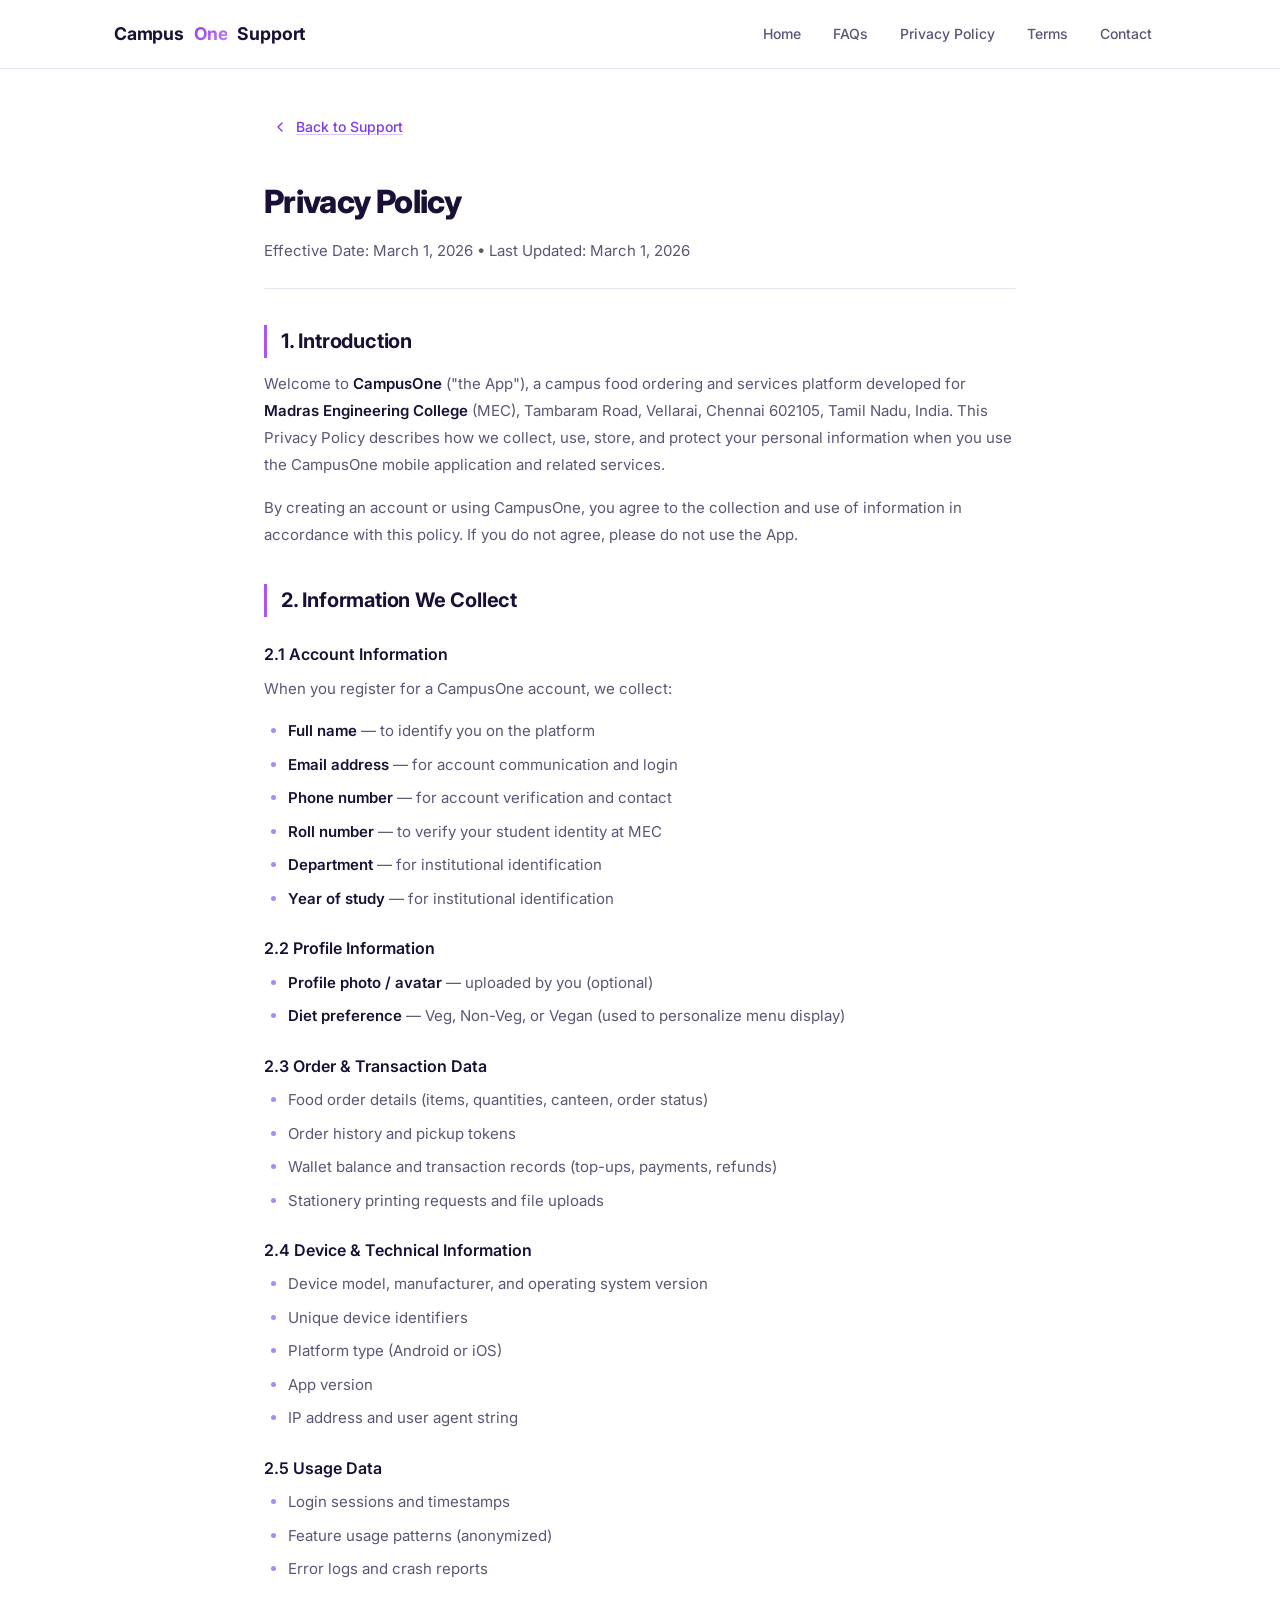
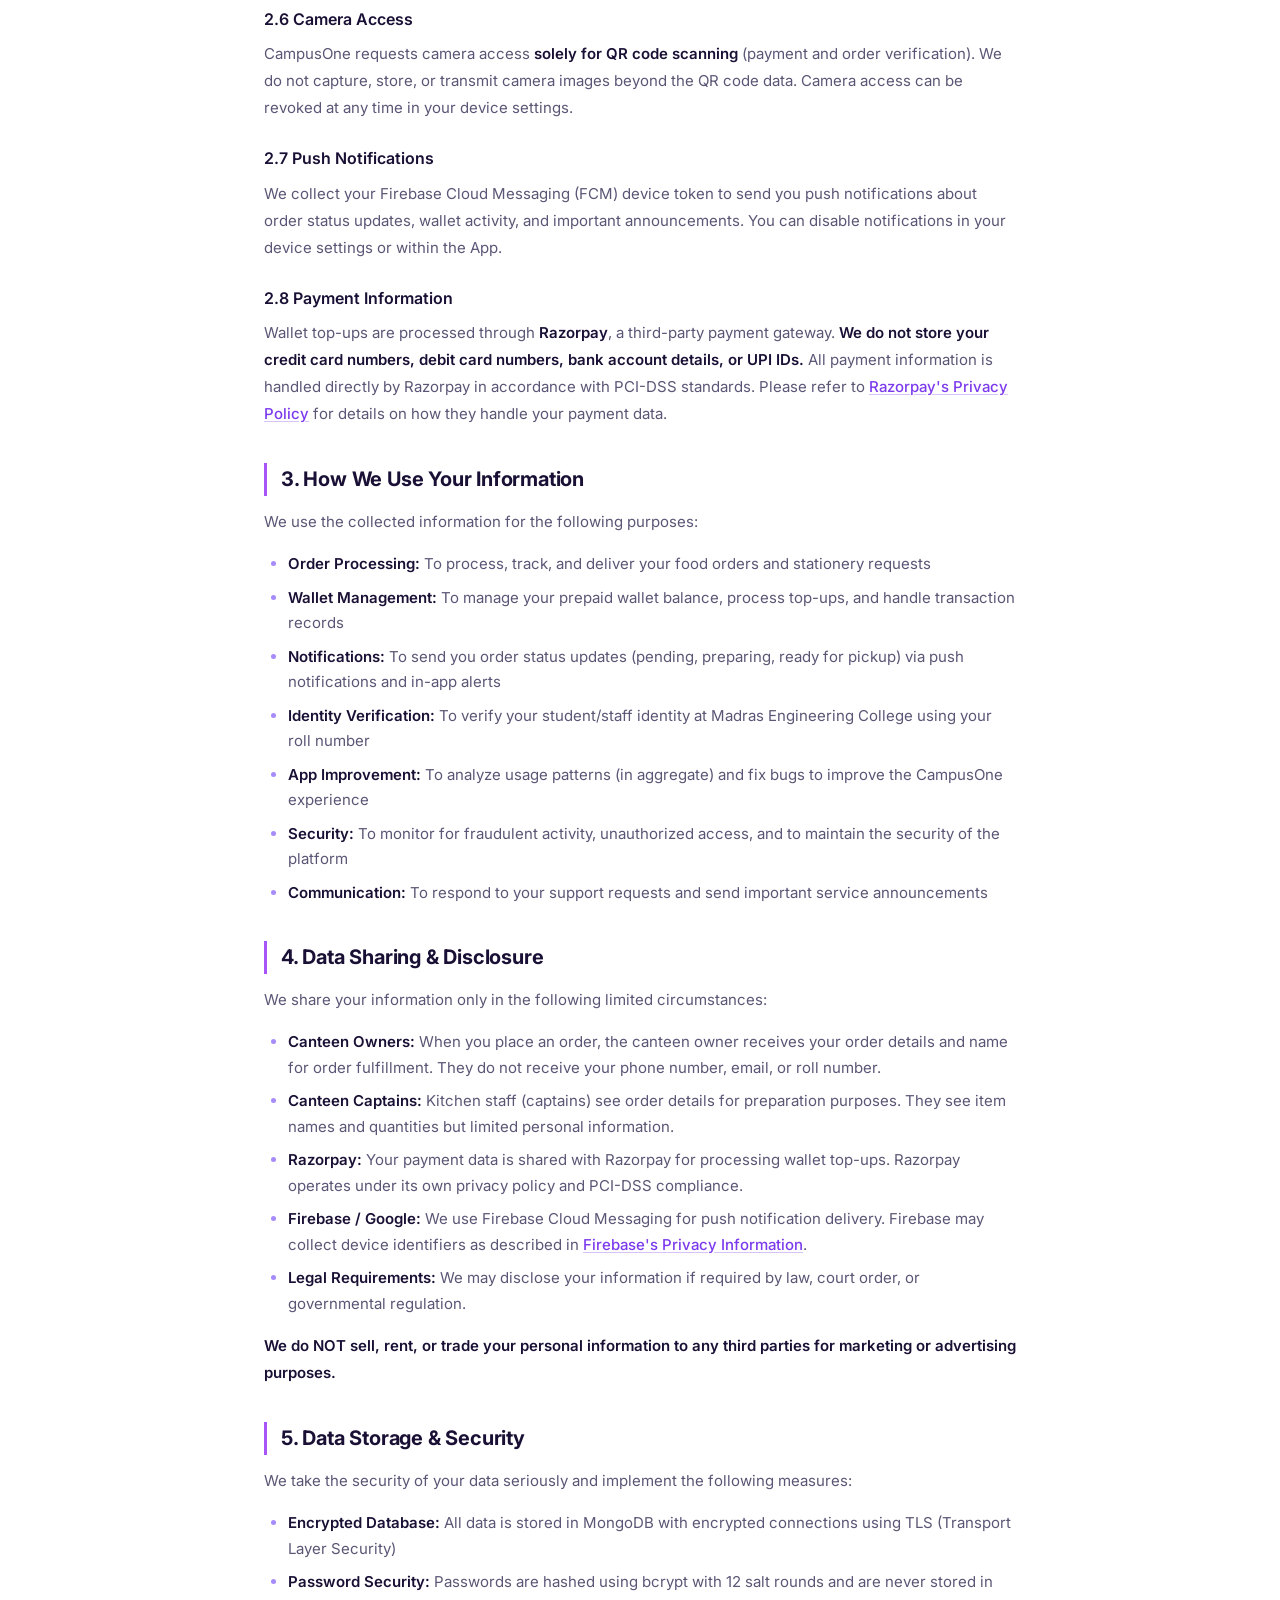
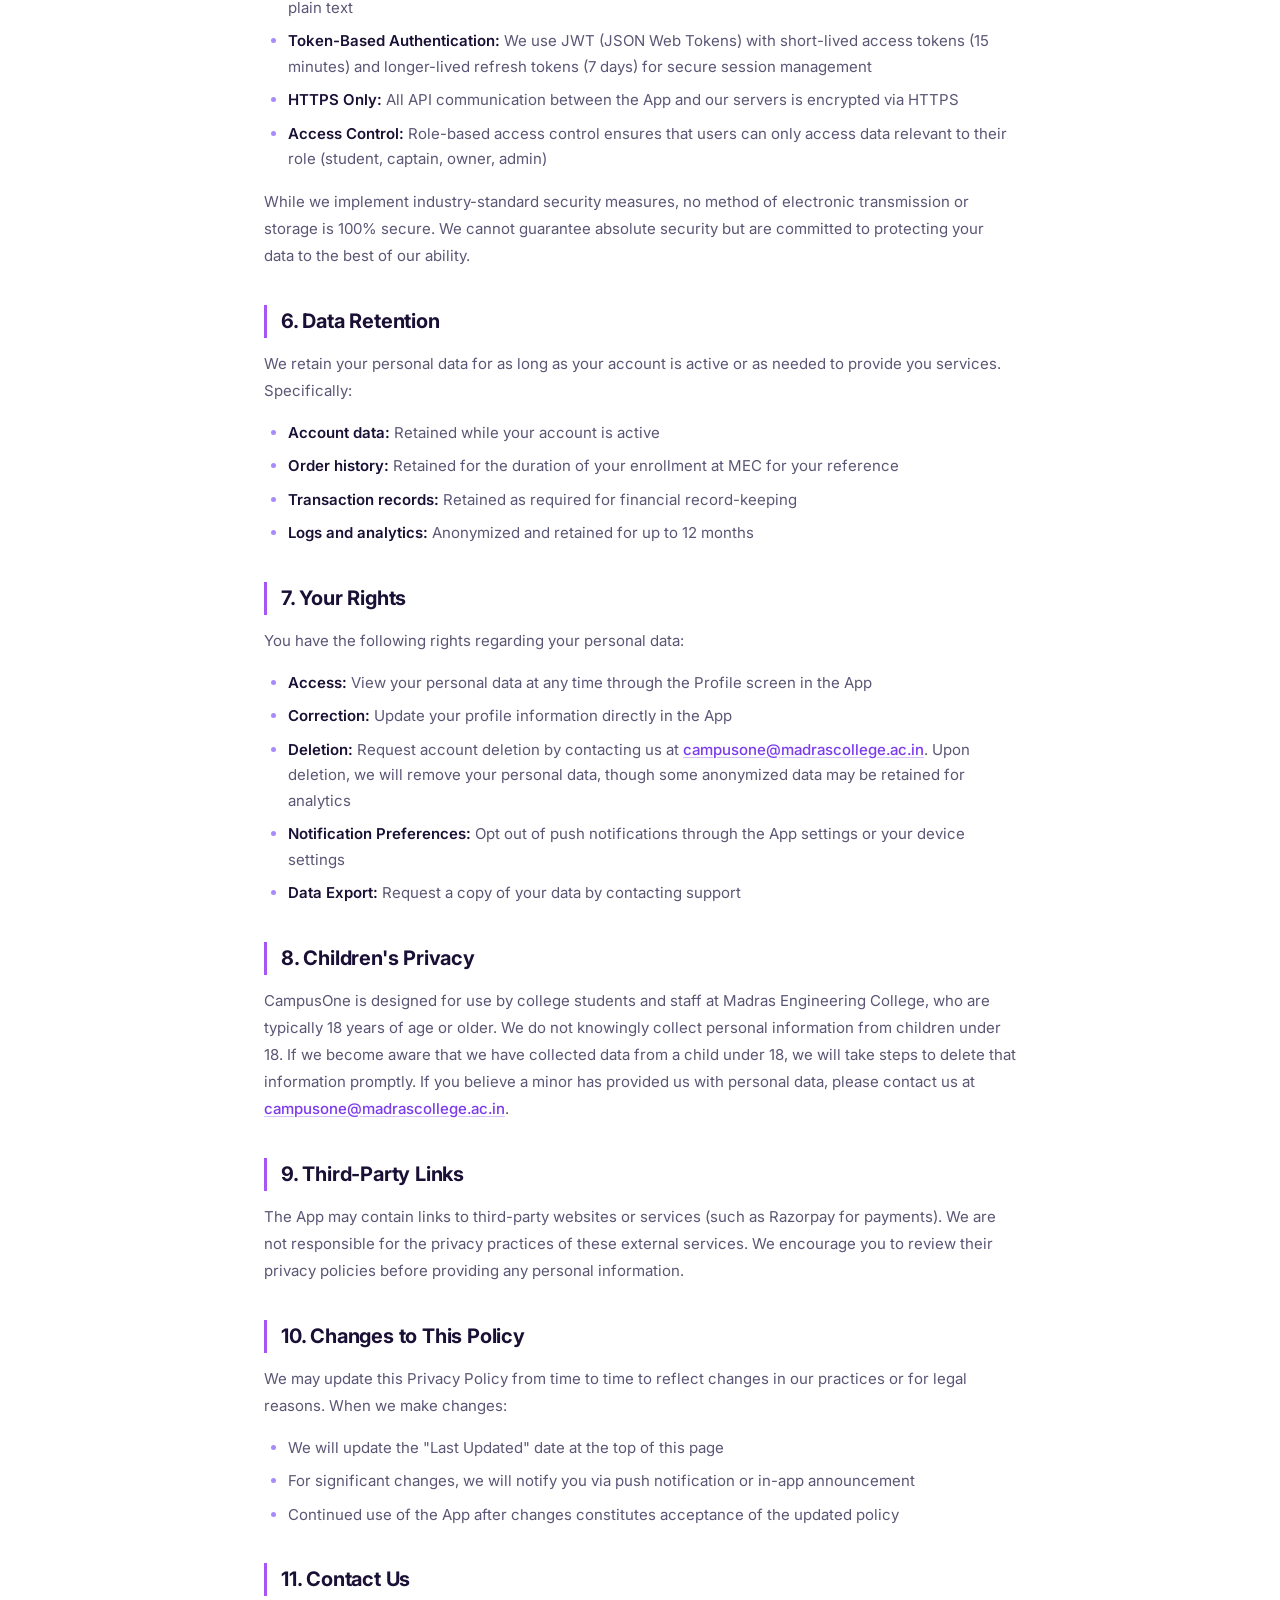
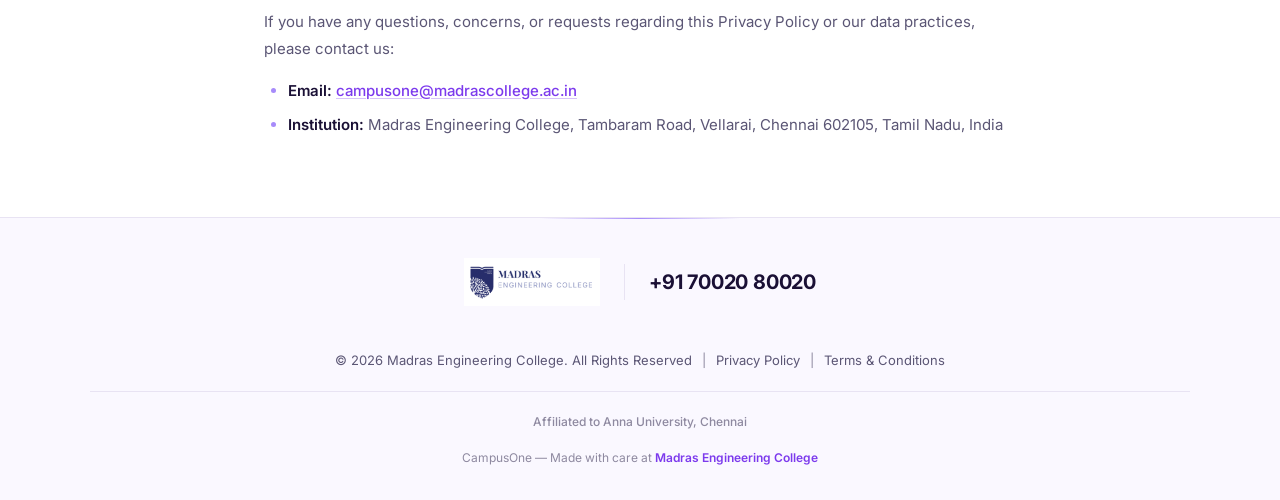
==== privacy.html @ ee49180d "Initial commit: CampusOne Support Portal Professional support portal for Play Store launch with purp" ====
<!DOCTYPE html>
<html lang="en">
<head>
  <meta charset="UTF-8">
  <meta name="viewport" content="width=device-width, initial-scale=1.0">
  <title>Privacy Policy - CampusOne</title>
  <meta name="description" content="Privacy Policy for CampusOne, the campus food ordering app by Madras Engineering College.">
  <link rel="icon" href="assets/images/favicon.ico" type="image/x-icon">
  <link rel="preconnect" href="https://fonts.googleapis.com">
  <link rel="preconnect" href="https://fonts.gstatic.com" crossorigin>
  <link href="https://fonts.googleapis.com/css2?family=Inter:wght@400;500;600;700;800&display=swap" rel="stylesheet">
  <link rel="stylesheet" href="assets/css/styles.css">
</head>
<body>

  <!-- Navbar -->
  <nav class="navbar">
    <div class="navbar-inner">
      <a href="/" class="navbar-brand">
        <img src="assets/images/logo.png" alt="CampusOne Logo" onerror="this.style.display='none'">
        Campus<span>One</span> Support
      </a>
      <button class="menu-toggle" id="menu-toggle" aria-label="Toggle menu" aria-expanded="false">
        <svg viewbox="0 0 24 24" fill="none" stroke="currentColor" stroke-width="2" stroke-linecap="round" stroke-linejoin="round">
          <line x1="3" y1="6" x2="21" y2="6"></line>
          <line x1="3" y1="12" x2="21" y2="12"></line>
          <line x1="3" y1="18" x2="21" y2="18"></line>
        </svg>
      </button>
      <ul class="nav-links" id="nav-links">
        <li><a href="/">Home</a></li>
        <li><a href="/#faqs">FAQs</a></li>
        <li><a href="privacy.html">Privacy Policy</a></li>
        <li><a href="terms.html">Terms</a></li>
        <li><a href="/#contact">Contact</a></li>
      </ul>
    </div>
  </nav>

  <!-- Privacy Policy Content -->
  <div class="legal-page">
    <a href="/" class="back-link">
      <svg viewbox="0 0 24 24" fill="none" stroke="currentColor" stroke-width="2" stroke-linecap="round" stroke-linejoin="round"><polyline points="15 18 9 12 15 6"></polyline></svg>
      Back to Support
    </a>

    <h1>Privacy Policy</h1>
    <p class="legal-meta">Effective Date: March 1, 2026 &bull; Last Updated: March 1, 2026</p>

    <h2>1. Introduction</h2>
    <p>Welcome to <strong>CampusOne</strong> ("the App"), a campus food ordering and services platform developed for <strong>Madras Engineering College</strong> (MEC), Tambaram Road, Vellarai, Chennai 602105, Tamil Nadu, India. This Privacy Policy describes how we collect, use, store, and protect your personal information when you use the CampusOne mobile application and related services.</p>
    <p>By creating an account or using CampusOne, you agree to the collection and use of information in accordance with this policy. If you do not agree, please do not use the App.</p>

    <h2>2. Information We Collect</h2>

    <h3>2.1 Account Information</h3>
    <p>When you register for a CampusOne account, we collect:</p>
    <ul>
      <li><strong>Full name</strong> &mdash; to identify you on the platform</li>
      <li><strong>Email address</strong> &mdash; for account communication and login</li>
      <li><strong>Phone number</strong> &mdash; for account verification and contact</li>
      <li><strong>Roll number</strong> &mdash; to verify your student identity at MEC</li>
      <li><strong>Department</strong> &mdash; for institutional identification</li>
      <li><strong>Year of study</strong> &mdash; for institutional identification</li>
    </ul>

    <h3>2.2 Profile Information</h3>
    <ul>
      <li><strong>Profile photo / avatar</strong> &mdash; uploaded by you (optional)</li>
      <li><strong>Diet preference</strong> &mdash; Veg, Non-Veg, or Vegan (used to personalize menu display)</li>
    </ul>

    <h3>2.3 Order & Transaction Data</h3>
    <ul>
      <li>Food order details (items, quantities, canteen, order status)</li>
      <li>Order history and pickup tokens</li>
      <li>Wallet balance and transaction records (top-ups, payments, refunds)</li>
      <li>Stationery printing requests and file uploads</li>
    </ul>

    <h3>2.4 Device & Technical Information</h3>
    <ul>
      <li>Device model, manufacturer, and operating system version</li>
      <li>Unique device identifiers</li>
      <li>Platform type (Android or iOS)</li>
      <li>App version</li>
      <li>IP address and user agent string</li>
    </ul>

    <h3>2.5 Usage Data</h3>
    <ul>
      <li>Login sessions and timestamps</li>
      <li>Feature usage patterns (anonymized)</li>
      <li>Error logs and crash reports</li>
    </ul>

    <h3>2.6 Camera Access</h3>
    <p>CampusOne requests camera access <strong>solely for QR code scanning</strong> (payment and order verification). We do not capture, store, or transmit camera images beyond the QR code data. Camera access can be revoked at any time in your device settings.</p>

    <h3>2.7 Push Notifications</h3>
    <p>We collect your Firebase Cloud Messaging (FCM) device token to send you push notifications about order status updates, wallet activity, and important announcements. You can disable notifications in your device settings or within the App.</p>

    <h3>2.8 Payment Information</h3>
    <p>Wallet top-ups are processed through <strong>Razorpay</strong>, a third-party payment gateway. <strong>We do not store your credit card numbers, debit card numbers, bank account details, or UPI IDs.</strong> All payment information is handled directly by Razorpay in accordance with PCI-DSS standards. Please refer to <a href="https://razorpay.com/privacy/" target="_blank" rel="noopener noreferrer">Razorpay's Privacy Policy</a> for details on how they handle your payment data.</p>

    <h2>3. How We Use Your Information</h2>
    <p>We use the collected information for the following purposes:</p>
    <ul>
      <li><strong>Order Processing:</strong> To process, track, and deliver your food orders and stationery requests</li>
      <li><strong>Wallet Management:</strong> To manage your prepaid wallet balance, process top-ups, and handle transaction records</li>
      <li><strong>Notifications:</strong> To send you order status updates (pending, preparing, ready for pickup) via push notifications and in-app alerts</li>
      <li><strong>Identity Verification:</strong> To verify your student/staff identity at Madras Engineering College using your roll number</li>
      <li><strong>App Improvement:</strong> To analyze usage patterns (in aggregate) and fix bugs to improve the CampusOne experience</li>
      <li><strong>Security:</strong> To monitor for fraudulent activity, unauthorized access, and to maintain the security of the platform</li>
      <li><strong>Communication:</strong> To respond to your support requests and send important service announcements</li>
    </ul>

    <h2>4. Data Sharing & Disclosure</h2>
    <p>We share your information only in the following limited circumstances:</p>
    <ul>
      <li><strong>Canteen Owners:</strong> When you place an order, the canteen owner receives your order details and name for order fulfillment. They do not receive your phone number, email, or roll number.</li>
      <li><strong>Canteen Captains:</strong> Kitchen staff (captains) see order details for preparation purposes. They see item names and quantities but limited personal information.</li>
      <li><strong>Razorpay:</strong> Your payment data is shared with Razorpay for processing wallet top-ups. Razorpay operates under its own privacy policy and PCI-DSS compliance.</li>
      <li><strong>Firebase / Google:</strong> We use Firebase Cloud Messaging for push notification delivery. Firebase may collect device identifiers as described in <a href="https://firebase.google.com/support/privacy" target="_blank" rel="noopener noreferrer">Firebase's Privacy Information</a>.</li>
      <li><strong>Legal Requirements:</strong> We may disclose your information if required by law, court order, or governmental regulation.</li>
    </ul>
    <p><strong>We do NOT sell, rent, or trade your personal information to any third parties for marketing or advertising purposes.</strong></p>

    <h2>5. Data Storage & Security</h2>
    <p>We take the security of your data seriously and implement the following measures:</p>
    <ul>
      <li><strong>Encrypted Database:</strong> All data is stored in MongoDB with encrypted connections using TLS (Transport Layer Security)</li>
      <li><strong>Password Security:</strong> Passwords are hashed using bcrypt with 12 salt rounds and are never stored in plain text</li>
      <li><strong>Token-Based Authentication:</strong> We use JWT (JSON Web Tokens) with short-lived access tokens (15 minutes) and longer-lived refresh tokens (7 days) for secure session management</li>
      <li><strong>HTTPS Only:</strong> All API communication between the App and our servers is encrypted via HTTPS</li>
      <li><strong>Access Control:</strong> Role-based access control ensures that users can only access data relevant to their role (student, captain, owner, admin)</li>
    </ul>
    <p>While we implement industry-standard security measures, no method of electronic transmission or storage is 100% secure. We cannot guarantee absolute security but are committed to protecting your data to the best of our ability.</p>

    <h2>6. Data Retention</h2>
    <p>We retain your personal data for as long as your account is active or as needed to provide you services. Specifically:</p>
    <ul>
      <li><strong>Account data:</strong> Retained while your account is active</li>
      <li><strong>Order history:</strong> Retained for the duration of your enrollment at MEC for your reference</li>
      <li><strong>Transaction records:</strong> Retained as required for financial record-keeping</li>
      <li><strong>Logs and analytics:</strong> Anonymized and retained for up to 12 months</li>
    </ul>

    <h2>7. Your Rights</h2>
    <p>You have the following rights regarding your personal data:</p>
    <ul>
      <li><strong>Access:</strong> View your personal data at any time through the Profile screen in the App</li>
      <li><strong>Correction:</strong> Update your profile information directly in the App</li>
      <li><strong>Deletion:</strong> Request account deletion by contacting us at <a href="mailto:campusone@madrascollege.ac.in">campusone@madrascollege.ac.in</a>. Upon deletion, we will remove your personal data, though some anonymized data may be retained for analytics</li>
      <li><strong>Notification Preferences:</strong> Opt out of push notifications through the App settings or your device settings</li>
      <li><strong>Data Export:</strong> Request a copy of your data by contacting support</li>
    </ul>

    <h2>8. Children's Privacy</h2>
    <p>CampusOne is designed for use by college students and staff at Madras Engineering College, who are typically 18 years of age or older. We do not knowingly collect personal information from children under 18. If we become aware that we have collected data from a child under 18, we will take steps to delete that information promptly. If you believe a minor has provided us with personal data, please contact us at <a href="mailto:campusone@madrascollege.ac.in">campusone@madrascollege.ac.in</a>.</p>

    <h2>9. Third-Party Links</h2>
    <p>The App may contain links to third-party websites or services (such as Razorpay for payments). We are not responsible for the privacy practices of these external services. We encourage you to review their privacy policies before providing any personal information.</p>

    <h2>10. Changes to This Policy</h2>
    <p>We may update this Privacy Policy from time to time to reflect changes in our practices or for legal reasons. When we make changes:</p>
    <ul>
      <li>We will update the "Last Updated" date at the top of this page</li>
      <li>For significant changes, we will notify you via push notification or in-app announcement</li>
      <li>Continued use of the App after changes constitutes acceptance of the updated policy</li>
    </ul>

    <h2>11. Contact Us</h2>
    <p>If you have any questions, concerns, or requests regarding this Privacy Policy or our data practices, please contact us:</p>
    <ul>
      <li><strong>Email:</strong> <a href="mailto:campusone@madrascollege.ac.in">campusone@madrascollege.ac.in</a></li>
      <li><strong>Institution:</strong> Madras Engineering College, Tambaram Road, Vellarai, Chennai 602105, Tamil Nadu, India</li>
    </ul>
  </div>

  <!-- Footer -->
  <footer class="footer">
    <div class="footer-college">
      <img src="assets/images/college.png" alt="Madras Engineering College" class="footer-college-logo">
      <div class="footer-college-divider"></div>
      <div class="footer-college-phone"><a href="tel:+917002080020">+91 70020 80020</a></div>
    </div>
    <div class="footer-links">
      <p>&copy; 2026 Madras Engineering College. All Rights Reserved</p>
      <span class="footer-links-sep">|</span>
      <a href="privacy.html">Privacy Policy</a>
      <span class="footer-links-sep">|</span>
      <a href="terms.html">Terms &amp; Conditions</a>
    </div>
    <div class="footer-bottom">
      <p class="footer-affiliation">Affiliated to Anna University, Chennai</p>
      <p>CampusOne &mdash; Made with care at <strong>Madras Engineering College</strong></p>
    </div>
  </footer>

  <script src="assets/js/main.js"></script>
</body>
</html>
---- assets/css/styles.css ----
/* CampusOne Support Portal — Professional Purple Theme */

:root {
  --purple-50: #faf5ff;
  --purple-100: #f3e8ff;
  --purple-200: #e9d5ff;
  --purple-300: #d8b4fe;
  --purple-400: #c084fc;
  --purple-500: #a855f7;
  --purple-600: #9333ea;
  --purple-700: #7c3aed;
  --purple-800: #6d28d9;
  --purple-900: #4c1d95;
  --purple-950: #2e1065;

  --primary: #7c3aed;
  --primary-light: #a78bfa;
  --primary-dark: #6d28d9;
  --primary-glow: rgba(124, 58, 237, 0.15);

  --bg: #ffffff;
  --bg-alt: #faf8ff;
  --bg-elevated: #ffffff;
  --surface: #f8f5ff;

  --text: #1a1035;
  --text-secondary: #5b5675;
  --text-muted: #8e89a0;
  --text-on-primary: #ffffff;

  --border: #e8e3f3;
  --border-light: rgba(124, 58, 237, 0.08);
  --border-hover: rgba(124, 58, 237, 0.25);

  --shadow-sm: 0 1px 3px rgba(76, 29, 149, 0.04), 0 1px 2px rgba(76, 29, 149, 0.03);
  --shadow-md: 0 4px 16px rgba(76, 29, 149, 0.06), 0 2px 6px rgba(76, 29, 149, 0.04);
  --shadow-lg: 0 12px 40px rgba(76, 29, 149, 0.08), 0 4px 12px rgba(76, 29, 149, 0.04);
  --shadow-glow: 0 0 0 3px rgba(124, 58, 237, 0.12);

  --radius-sm: 8px;
  --radius-md: 12px;
  --radius-lg: 16px;
  --radius-xl: 20px;
  --radius-2xl: 24px;

  --transition: 0.25s cubic-bezier(0.4, 0, 0.2, 1);
}

@media (prefers-color-scheme: dark) {
  :root {
    --bg: #0c0a14;
    --bg-alt: #110e1c;
    --bg-elevated: #16132a;
    --surface: #1a1630;

    --text: #f0ecfa;
    --text-secondary: #a09bb5;
    --text-muted: #6e6988;
    --text-on-primary: #ffffff;

    --border: #231f3a;
    --border-light: rgba(124, 58, 237, 0.12);
    --border-hover: rgba(167, 139, 250, 0.3);

    --shadow-sm: 0 1px 3px rgba(0, 0, 0, 0.2);
    --shadow-md: 0 4px 16px rgba(0, 0, 0, 0.25);
    --shadow-lg: 0 12px 40px rgba(0, 0, 0, 0.3);
    --shadow-glow: 0 0 0 3px rgba(124, 58, 237, 0.2);

    --primary-glow: rgba(124, 58, 237, 0.2);
  }
}

/* ---- Reset & Base ---- */
*, *::before, *::after {
  margin: 0;
  padding: 0;
  box-sizing: border-box;
}

html {
  scroll-behavior: smooth;
  scroll-padding-top: 80px;
}

body {
  font-family: 'Inter', system-ui, -apple-system, sans-serif;
  background-color: var(--bg);
  color: var(--text);
  line-height: 1.65;
  -webkit-font-smoothing: antialiased;
  -moz-osx-font-smoothing: grayscale;
  overflow-x: hidden;
}

a {
  color: var(--primary);
  text-decoration: none;
  transition: color var(--transition);
}

a:hover { color: var(--primary-dark); }

::selection {
  background: var(--purple-200);
  color: var(--purple-900);
}

@media (prefers-color-scheme: dark) {
  ::selection {
    background: var(--purple-800);
    color: var(--purple-100);
  }
}

/* ---- Animations ---- */
@keyframes fadeUp {
  from { opacity: 0; transform: translateY(24px); }
  to { opacity: 1; transform: translateY(0); }
}

@keyframes fadeIn {
  from { opacity: 0; }
  to { opacity: 1; }
}

@keyframes shimmer {
  0% { background-position: -200% center; }
  100% { background-position: 200% center; }
}

@keyframes float {
  0%, 100% { transform: translateY(0); }
  50% { transform: translateY(-6px); }
}

.animate-fade-up {
  opacity: 0;
  transform: translateY(24px);
  transition: opacity 0.6s ease, transform 0.6s ease;
}

.animate-fade-up.visible {
  opacity: 1;
  transform: translateY(0);
}

/* ---- Navbar ---- */
.navbar {
  position: sticky;
  top: 0;
  z-index: 100;
  background: rgba(255, 255, 255, 0.82);
  border-bottom: 1px solid var(--border);
  -webkit-backdrop-filter: blur(20px) saturate(180%);
  backdrop-filter: blur(20px) saturate(180%);
}

@media (prefers-color-scheme: dark) {
  .navbar {
    background: rgba(12, 10, 20, 0.85);
  }
}

.navbar-inner {
  max-width: 1100px;
  margin: 0 auto;
  padding: 0 1.5rem;
  display: flex;
  align-items: center;
  justify-content: space-between;
  height: 68px;
}

.navbar-brand {
  display: flex;
  align-items: center;
  gap: 0.625rem;
  font-weight: 700;
  font-size: 1.1rem;
  color: var(--text);
  text-decoration: none;
  letter-spacing: -0.01em;
}

.navbar-brand img {
  height: 34px;
  width: 34px;
  border-radius: var(--radius-sm);
  box-shadow: var(--shadow-sm);
}

.navbar-brand span {
  background: linear-gradient(135deg, var(--purple-600), var(--purple-400));
  -webkit-background-clip: text;
  -webkit-text-fill-color: transparent;
  background-clip: text;
}

.nav-links {
  display: flex;
  align-items: center;
  gap: 0.25rem;
  list-style: none;
}

.nav-links a {
  display: block;
  padding: 0.5rem 0.875rem;
  color: var(--text-secondary);
  font-size: 0.875rem;
  font-weight: 500;
  border-radius: var(--radius-sm);
  transition: all var(--transition);
}

.nav-links a:hover {
  color: var(--primary);
  background: var(--primary-glow);
}

.menu-toggle {
  display: none;
  background: none;
  border: 1px solid var(--border);
  border-radius: var(--radius-sm);
  cursor: pointer;
  padding: 0.4rem;
  color: var(--text);
  transition: all var(--transition);
}

.menu-toggle:hover {
  border-color: var(--border-hover);
  background: var(--primary-glow);
}

.menu-toggle svg {
  width: 22px;
  height: 22px;
}

@media (max-width: 640px) {
  .nav-links {
    display: none;
    position: absolute;
    top: 68px;
    left: 0;
    right: 0;
    background: var(--bg-elevated);
    border-bottom: 1px solid var(--border);
    flex-direction: column;
    padding: 0.75rem;
    gap: 0.25rem;
    box-shadow: var(--shadow-lg);
  }

  .nav-links.open { display: flex; }

  .nav-links a {
    width: 100%;
    padding: 0.75rem 1rem;
  }

  .menu-toggle { display: block; }
}

/* ---- Hero Section ---- */
.hero {
  position: relative;
  text-align: center;
  padding: 5rem 1.5rem 4.5rem;
  overflow: hidden;
}

.hero::before {
  content: '';
  position: absolute;
  inset: 0;
  background:
    radial-gradient(ellipse 60% 50% at 20% 40%, rgba(124, 58, 237, 0.08) 0%, transparent 70%),
    radial-gradient(ellipse 50% 60% at 80% 30%, rgba(168, 85, 247, 0.06) 0%, transparent 70%),
    radial-gradient(ellipse 40% 40% at 50% 80%, rgba(109, 40, 217, 0.04) 0%, transparent 70%);
  pointer-events: none;
}

@media (prefers-color-scheme: dark) {
  .hero::before {
    background:
      radial-gradient(ellipse 60% 50% at 20% 40%, rgba(124, 58, 237, 0.15) 0%, transparent 70%),
      radial-gradient(ellipse 50% 60% at 80% 30%, rgba(168, 85, 247, 0.1) 0%, transparent 70%),
      radial-gradient(ellipse 40% 40% at 50% 80%, rgba(109, 40, 217, 0.08) 0%, transparent 70%);
  }
}

.hero-badge {
  display: inline-flex;
  align-items: center;
  gap: 0.5rem;
  padding: 0.375rem 1rem 0.375rem 0.5rem;
  background: var(--primary-glow);
  border: 1px solid var(--border-hover);
  border-radius: 100px;
  font-size: 0.8125rem;
  font-weight: 500;
  color: var(--primary);
  margin-bottom: 1.5rem;
  animation: fadeUp 0.6s ease both;
}

.hero-badge-dot {
  width: 8px;
  height: 8px;
  border-radius: 50%;
  background: var(--purple-500);
  box-shadow: 0 0 8px rgba(168, 85, 247, 0.5);
  animation: float 2s ease-in-out infinite;
}

.hero h1 {
  font-size: 2.75rem;
  font-weight: 800;
  line-height: 1.15;
  letter-spacing: -0.03em;
  margin-bottom: 1rem;
  color: var(--text);
  position: relative;
  animation: fadeUp 0.6s ease 0.1s both;
}

.hero h1 span {
  background: linear-gradient(135deg, var(--purple-600), var(--purple-400));
  -webkit-background-clip: text;
  -webkit-text-fill-color: transparent;
  background-clip: text;
}

.hero p {
  font-size: 1.125rem;
  color: var(--text-secondary);
  max-width: 480px;
  margin: 0 auto;
  line-height: 1.7;
  position: relative;
  animation: fadeUp 0.6s ease 0.2s both;
}

/* ---- Action Cards ---- */
.action-grid {
  max-width: 680px;
  margin: -2rem auto 0;
  padding: 0 1.5rem;
  display: grid;
  grid-template-columns: repeat(4, 1fr);
  gap: 0.875rem;
  position: relative;
  z-index: 10;
  animation: fadeUp 0.6s ease 0.3s both;
}

.action-card {
  display: flex;
  flex-direction: column;
  align-items: center;
  gap: 0.75rem;
  padding: 1.5rem 0.75rem;
  background: var(--bg-elevated);
  border: 1px solid var(--border);
  border-radius: var(--radius-lg);
  text-decoration: none;
  color: var(--text);
  transition: all var(--transition);
  cursor: pointer;
  position: relative;
  overflow: hidden;
}

.action-card::after {
  content: '';
  position: absolute;
  inset: 0;
  border-radius: var(--radius-lg);
  opacity: 0;
  transition: opacity var(--transition);
  background: linear-gradient(135deg, rgba(124, 58, 237, 0.04), rgba(168, 85, 247, 0.02));
}

.action-card:hover {
  transform: translateY(-3px);
  box-shadow: var(--shadow-lg);
  border-color: var(--border-hover);
  color: var(--text);
}

.action-card:hover::after { opacity: 1; }

.action-card-icon {
  width: 48px;
  height: 48px;
  border-radius: var(--radius-md);
  display: flex;
  align-items: center;
  justify-content: center;
  transition: transform var(--transition);
  position: relative;
  z-index: 1;
}

.action-card:hover .action-card-icon {
  transform: scale(1.08);
}

.action-card-icon.email {
  background: linear-gradient(135deg, rgba(124, 58, 237, 0.12), rgba(124, 58, 237, 0.06));
}
.action-card-icon.faq {
  background: linear-gradient(135deg, rgba(59, 130, 246, 0.12), rgba(59, 130, 246, 0.06));
}
.action-card-icon.privacy {
  background: linear-gradient(135deg, rgba(249, 115, 22, 0.12), rgba(249, 115, 22, 0.06));
}
.action-card-icon.terms {
  background: linear-gradient(135deg, rgba(239, 68, 68, 0.12), rgba(239, 68, 68, 0.06));
}

.action-card-title {
  font-size: 0.8125rem;
  font-weight: 600;
  text-align: center;
  position: relative;
  z-index: 1;
}

@media (max-width: 480px) {
  .action-grid {
    grid-template-columns: 1fr 1fr;
  }
}

/* ---- Sections ---- */
.section {
  max-width: 820px;
  margin: 0 auto;
  padding: 4rem 1.5rem;
}

.section-title {
  font-size: 0.6875rem;
  font-weight: 700;
  color: var(--primary);
  letter-spacing: 0.12em;
  text-transform: uppercase;
  margin-bottom: 1.5rem;
  display: flex;
  align-items: center;
  gap: 0.75rem;
}

.section-title::after {
  content: '';
  flex: 1;
  height: 1px;
  background: linear-gradient(90deg, var(--border), transparent);
}

/* ---- FAQ Accordion ---- */
.faq-item {
  background: var(--bg-elevated);
  border: 1px solid var(--border);
  border-radius: var(--radius-lg);
  margin-bottom: 0.5rem;
  overflow: hidden;
  transition: all var(--transition);
}

.faq-item:hover {
  border-color: var(--border-hover);
  box-shadow: var(--shadow-sm);
}

.faq-item.open {
  border-color: var(--border-hover);
  box-shadow: var(--shadow-md), var(--shadow-glow);
}

.faq-question {
  display: flex;
  align-items: center;
  justify-content: space-between;
  width: 100%;
  padding: 1.125rem 1.25rem;
  background: none;
  border: none;
  color: var(--text);
  font-size: 0.9375rem;
  font-weight: 600;
  cursor: pointer;
  text-align: left;
  font-family: inherit;
  gap: 1rem;
  transition: color var(--transition);
}

.faq-question:hover {
  color: var(--primary);
}

.faq-chevron {
  width: 18px;
  height: 18px;
  flex-shrink: 0;
  transition: transform 0.35s cubic-bezier(0.4, 0, 0.2, 1);
  color: var(--text-muted);
}

.faq-item.open .faq-chevron {
  transform: rotate(180deg);
  color: var(--primary);
}

.faq-answer {
  max-height: 0;
  overflow: hidden;
  transition: max-height 0.35s cubic-bezier(0.4, 0, 0.2, 1);
}

.faq-item.open .faq-answer {
  max-height: 300px;
}

.faq-answer-inner {
  padding: 0 1.25rem 1.125rem;
  font-size: 0.875rem;
  color: var(--text-secondary);
  line-height: 1.75;
  border-top: 1px solid var(--border);
  padding-top: 1rem;
}

.faq-answer-inner a {
  font-weight: 500;
  text-decoration: underline;
  text-decoration-color: rgba(124, 58, 237, 0.3);
  text-underline-offset: 2px;
}

.faq-answer-inner a:hover {
  text-decoration-color: var(--primary);
}

/* ---- Contact Section ---- */
.contact-section {
  background: var(--bg-alt);
  border-top: 1px solid var(--border);
  border-bottom: 1px solid var(--border);
  position: relative;
  max-width: 100%;
  padding: 4rem 2rem;
}

.contact-section .section-title {
  max-width: 1100px;
  margin-left: auto;
  margin-right: auto;
}

.contact-section::before {
  content: '';
  position: absolute;
  inset: 0;
  background: radial-gradient(ellipse 50% 80% at 50% 0%, rgba(124, 58, 237, 0.03), transparent);
  pointer-events: none;
}

.contact-grid {
  display: grid;
  grid-template-columns: repeat(3, 1fr);
  gap: 1.5rem;
  position: relative;
  max-width: 1100px;
  margin: 0 auto;
}

@media (max-width: 768px) {
  .contact-grid {
    grid-template-columns: 1fr;
    max-width: 420px;
  }
}

.contact-card {
  display: flex;
  flex-direction: column;
  align-items: center;
  text-align: center;
  gap: 0.75rem;
  padding: 2.5rem 2rem;
  background: var(--bg-elevated);
  border: 1px solid var(--border);
  border-radius: var(--radius-xl);
  transition: all var(--transition);
}

.contact-card:hover {
  border-color: var(--border-hover);
  box-shadow: var(--shadow-lg);
  transform: translateY(-3px);
}

.contact-card-icon {
  width: 56px;
  height: 56px;
  border-radius: var(--radius-lg);
  display: flex;
  align-items: center;
  justify-content: center;
  flex-shrink: 0;
  background: linear-gradient(135deg, rgba(124, 58, 237, 0.1), rgba(124, 58, 237, 0.05));
  margin-bottom: 0.25rem;
}

.contact-card h3 {
  font-size: 1rem;
  font-weight: 700;
  color: var(--text);
}

.contact-card p {
  font-size: 0.875rem;
  color: var(--text-secondary);
  line-height: 1.6;
}

.contact-card p a {
  font-weight: 500;
}

/* ---- Footer ---- */
.footer {
  background: var(--bg-alt);
  border-top: 1px solid var(--border);
  position: relative;
}

.footer::before {
  content: '';
  position: absolute;
  top: 0;
  left: 50%;
  transform: translateX(-50%);
  width: 200px;
  height: 1px;
  background: linear-gradient(90deg, transparent, var(--primary-light), transparent);
}

.footer-college {
  display: flex;
  align-items: center;
  justify-content: center;
  gap: 1.5rem;
  padding: 2.5rem 1.5rem 1.5rem;
  max-width: 1100px;
  margin: 0 auto;
}

.footer-college-logo {
  height: 48px;
  width: auto;
}

.footer-college-divider {
  width: 1px;
  height: 36px;
  background: var(--border);
}

.footer-college-phone {
  font-size: 1.25rem;
  font-weight: 700;
  color: var(--text);
  letter-spacing: -0.01em;
}

.footer-college-phone a {
  color: var(--text);
  text-decoration: none;
  transition: color var(--transition);
}

.footer-college-phone a:hover {
  color: var(--primary);
}

.footer-links {
  display: flex;
  align-items: center;
  justify-content: center;
  flex-wrap: wrap;
  gap: 0.25rem;
  padding: 1.25rem 1.5rem;
  max-width: 1100px;
  margin: 0 auto;
}

.footer-links p {
  font-size: 0.8125rem;
  color: var(--text-secondary);
}

.footer-links a {
  font-size: 0.8125rem;
  color: var(--text-secondary);
  transition: color var(--transition);
}

.footer-links a:hover {
  color: var(--primary);
}

.footer-links-sep {
  color: var(--text-muted);
  margin: 0 0.375rem;
  font-size: 0.8125rem;
}

.footer-bottom {
  max-width: 1100px;
  margin: 0 auto;
  padding: 1.25rem 1.5rem 2rem;
  border-top: 1px solid var(--border);
  display: flex;
  flex-direction: column;
  align-items: center;
  gap: 0.5rem;
  text-align: center;
}

.footer-bottom p {
  font-size: 0.75rem;
  color: var(--text-muted);
}

.footer-bottom strong {
  color: var(--primary);
  font-weight: 600;
}

.footer-affiliation {
  font-size: 0.8125rem;
  color: var(--primary);
  font-weight: 500;
  padding-bottom: 0.5rem;
}

.footer-bottom--no-border {
  border-top: none;
}

@media (max-width: 480px) {
  .footer-college {
    flex-direction: column;
    gap: 0.75rem;
  }

  .footer-college-divider {
    width: 40px;
    height: 1px;
  }

  .footer-links {
    flex-direction: column;
    gap: 0.375rem;
  }

  .footer-links-sep { display: none; }
}

/* ---- Legal Pages ---- */
.legal-page {
  max-width: 800px;
  margin: 0 auto;
  padding: 2.5rem 1.5rem 4rem;
}

.back-link {
  display: inline-flex;
  align-items: center;
  gap: 0.5rem;
  font-size: 0.875rem;
  font-weight: 500;
  color: var(--primary);
  margin-bottom: 2rem;
  padding: 0.375rem 0.75rem 0.375rem 0.5rem;
  border-radius: var(--radius-sm);
  transition: all var(--transition);
}

.back-link:hover {
  background: var(--primary-glow);
  color: var(--primary-dark);
}

.back-link svg {
  width: 16px;
  height: 16px;
}

.legal-page h1 {
  font-size: 2rem;
  font-weight: 800;
  letter-spacing: -0.02em;
  margin-bottom: 0.5rem;
  color: var(--text);
}

.legal-meta {
  font-size: 0.875rem;
  color: var(--text-muted);
  margin-bottom: 2rem;
  padding-bottom: 1.5rem;
  border-bottom: 1px solid var(--border);
}

.legal-page h2 {
  font-size: 1.25rem;
  font-weight: 700;
  letter-spacing: -0.01em;
  margin-top: 2.25rem;
  margin-bottom: 0.75rem;
  color: var(--text);
  padding-left: 0.875rem;
  border-left: 3px solid var(--purple-500);
}

.legal-page h3 {
  font-size: 1rem;
  font-weight: 600;
  margin-top: 1.5rem;
  margin-bottom: 0.5rem;
  color: var(--text);
}

.legal-page p {
  font-size: 0.9375rem;
  color: var(--text-secondary);
  margin-bottom: 1rem;
  line-height: 1.8;
}

.legal-page ul, .legal-page ol {
  margin-bottom: 1rem;
  padding-left: 1.5rem;
}

.legal-page li {
  font-size: 0.9375rem;
  color: var(--text-secondary);
  margin-bottom: 0.5rem;
  line-height: 1.7;
}

.legal-page li::marker {
  color: var(--primary-light);
}

.legal-page strong {
  color: var(--text);
  font-weight: 600;
}

.legal-page a {
  font-weight: 500;
  text-decoration: underline;
  text-decoration-color: rgba(124, 58, 237, 0.3);
  text-underline-offset: 2px;
}

.legal-page a:hover {
  text-decoration-color: var(--primary);
}

/* ---- 404 Page ---- */
.not-found {
  text-align: center;
  padding: 7rem 1.5rem;
  position: relative;
}

.not-found::before {
  content: '';
  position: absolute;
  top: 50%;
  left: 50%;
  transform: translate(-50%, -50%);
  width: 400px;
  height: 400px;
  border-radius: 50%;
  background: radial-gradient(circle, rgba(124, 58, 237, 0.06), transparent 70%);
  pointer-events: none;
}

.not-found h1 {
  font-size: 7rem;
  font-weight: 800;
  letter-spacing: -0.04em;
  background: linear-gradient(135deg, var(--purple-600), var(--purple-400));
  -webkit-background-clip: text;
  -webkit-text-fill-color: transparent;
  background-clip: text;
  margin-bottom: 0.5rem;
  position: relative;
}

.not-found h2 {
  font-size: 1.5rem;
  font-weight: 700;
  margin-bottom: 0.75rem;
  color: var(--text);
}

.not-found p {
  color: var(--text-secondary);
  margin-bottom: 2rem;
  font-size: 1rem;
}

.btn-primary {
  display: inline-flex;
  align-items: center;
  gap: 0.5rem;
  padding: 0.75rem 1.5rem;
  background: linear-gradient(135deg, var(--purple-600), var(--purple-700));
  color: var(--text-on-primary);
  border-radius: var(--radius-md);
  font-size: 0.875rem;
  font-weight: 600;
  text-decoration: none;
  transition: all var(--transition);
  box-shadow: 0 2px 8px rgba(124, 58, 237, 0.25);
}

.btn-primary:hover {
  background: linear-gradient(135deg, var(--purple-700), var(--purple-800));
  transform: translateY(-1px);
  box-shadow: 0 4px 16px rgba(124, 58, 237, 0.35);
  color: var(--text-on-primary);
}

/* ---- Responsive ---- */
@media (max-width: 480px) {
  .hero { padding: 4rem 1.25rem 3.5rem; }

  .hero h1 {
    font-size: 1.875rem;
    letter-spacing: -0.02em;
  }

  .hero p { font-size: 1rem; }

  .action-card { padding: 1.25rem 0.75rem; }

  .legal-page h1 { font-size: 1.5rem; }

  .not-found h1 { font-size: 5rem; }

  .section { padding: 3rem 1.25rem; }
}
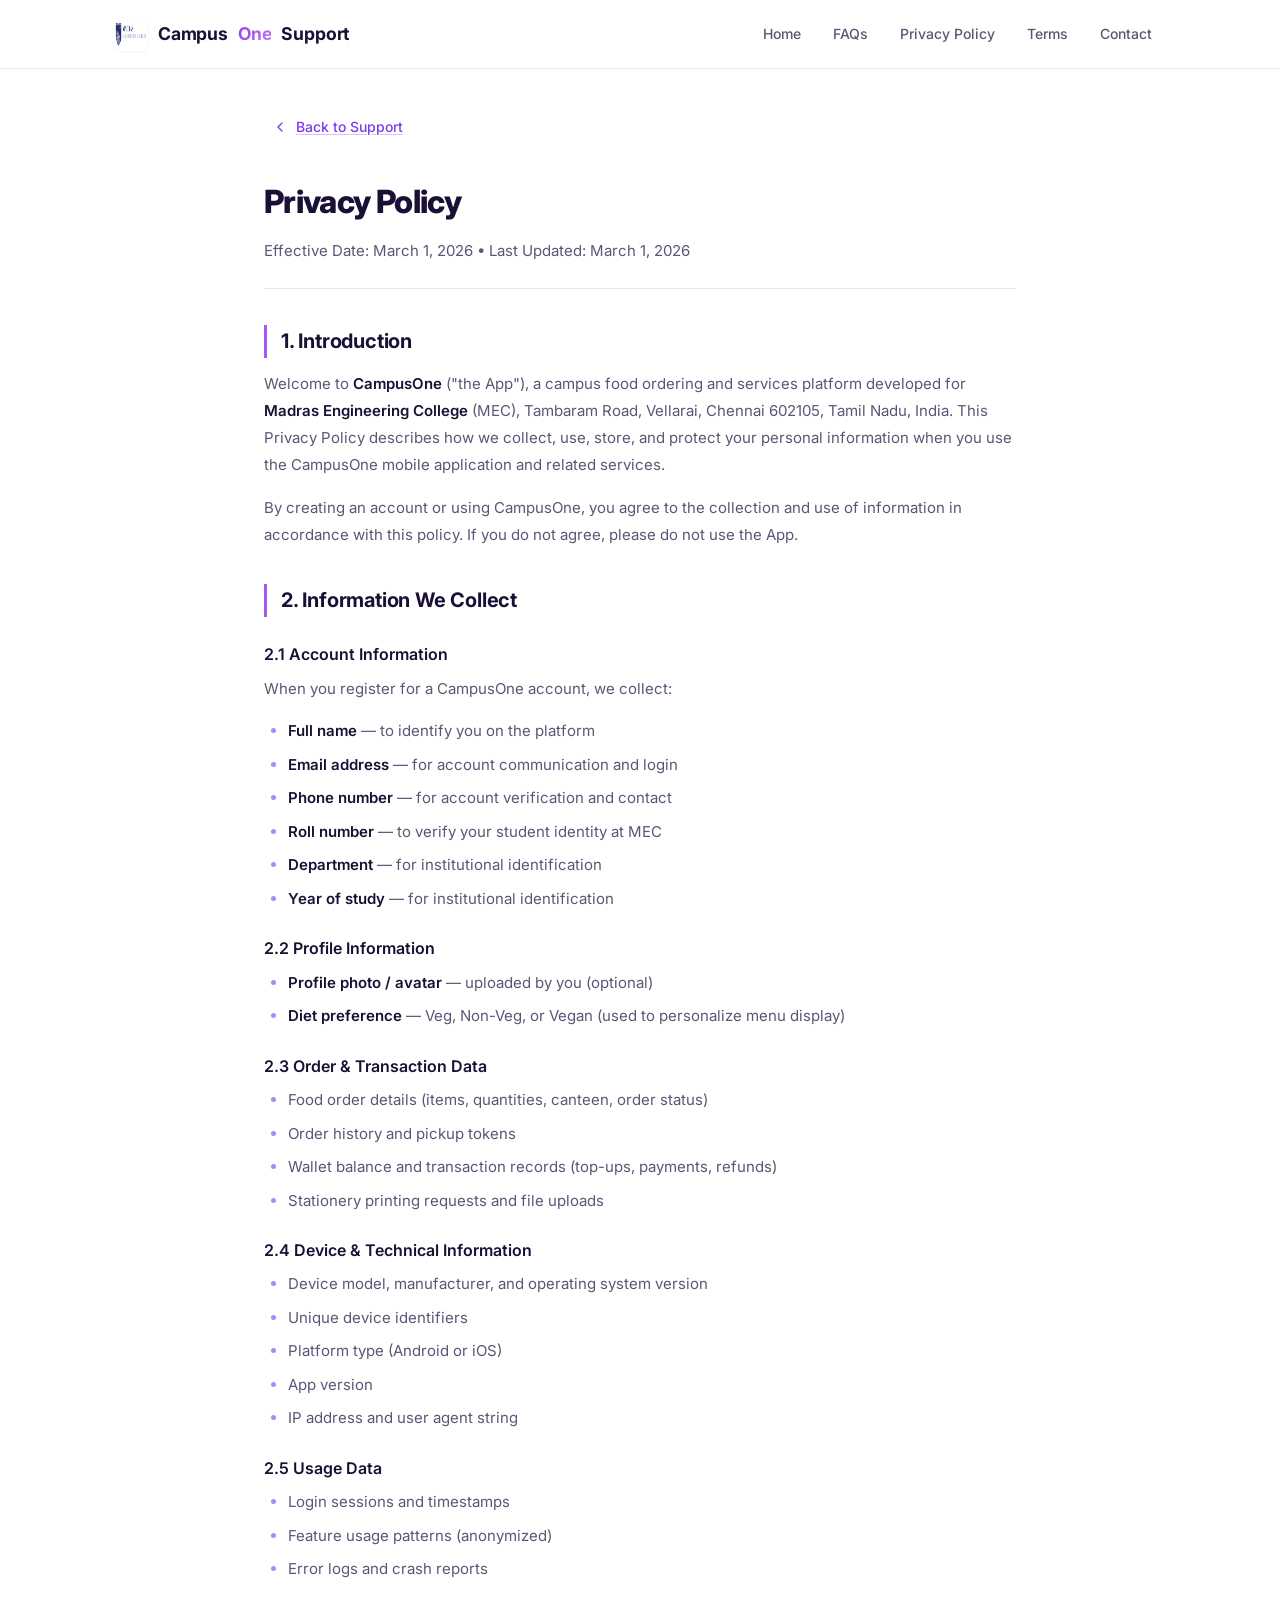
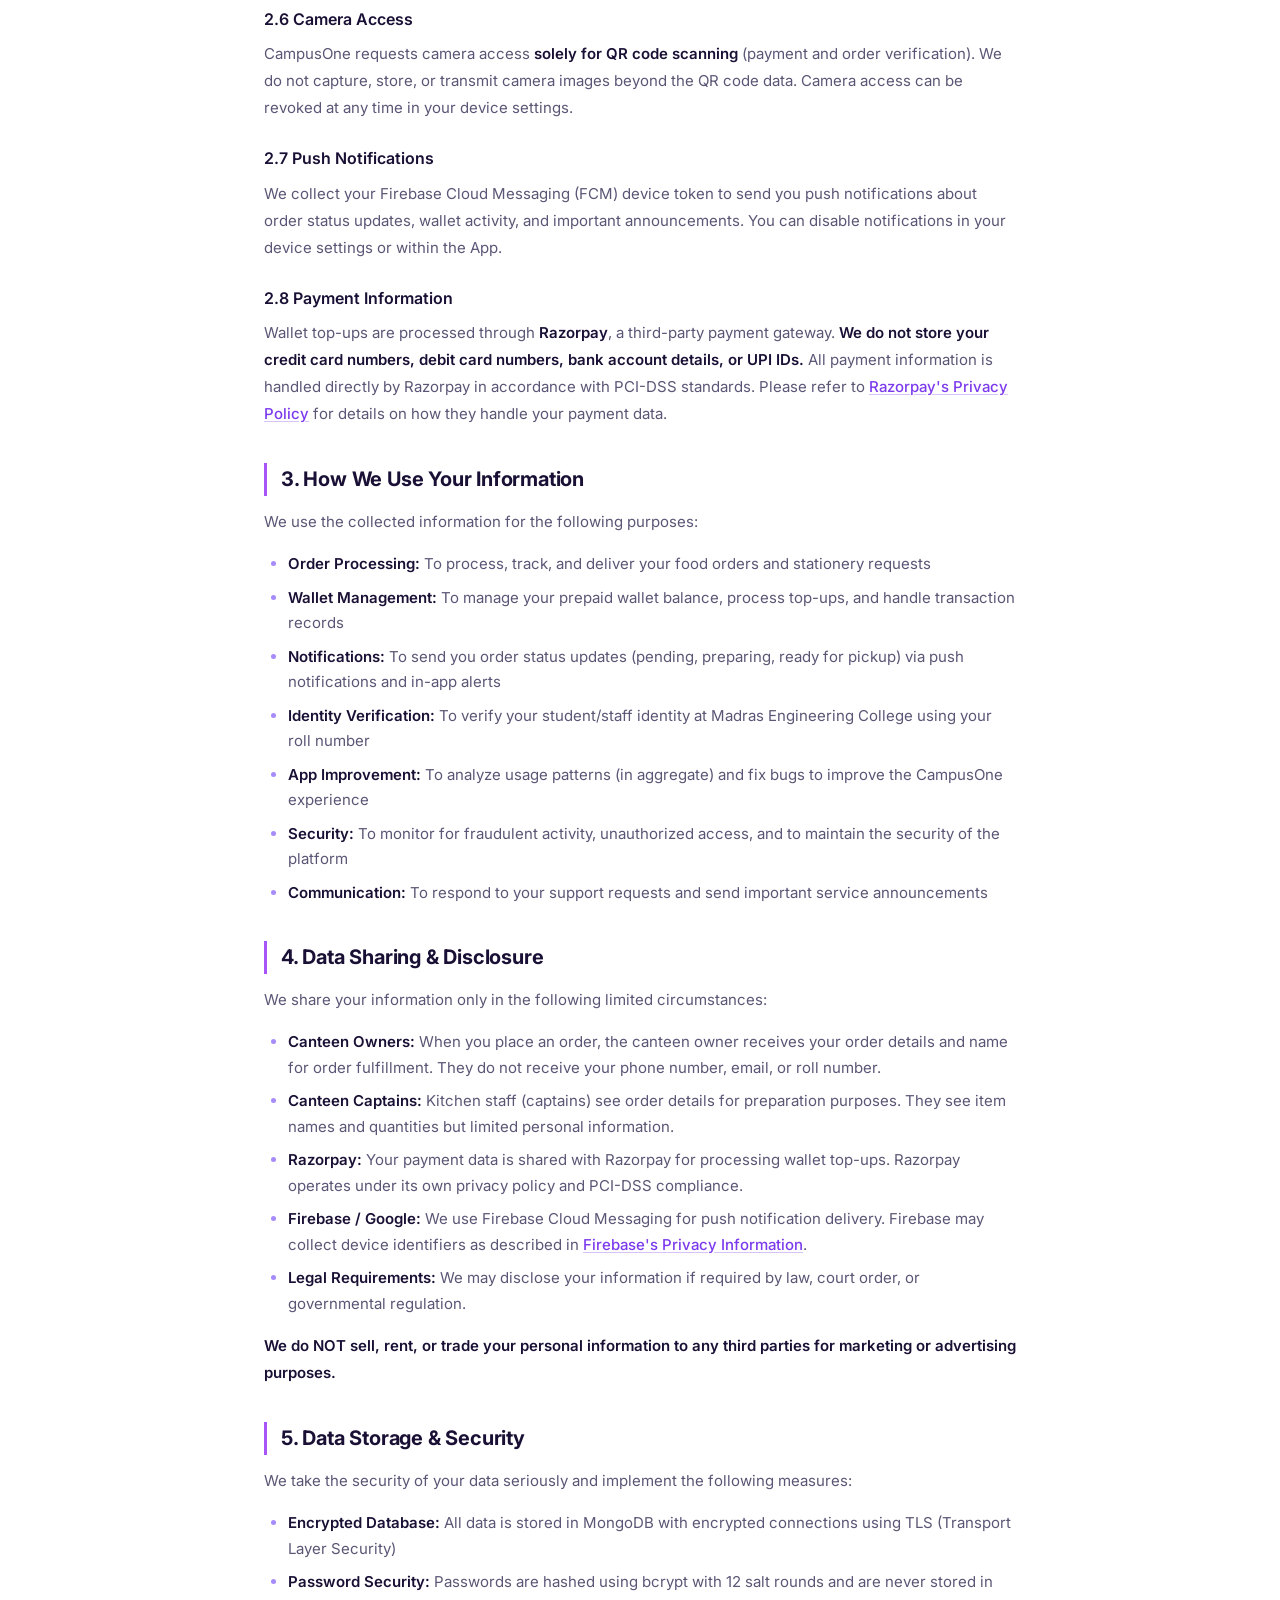
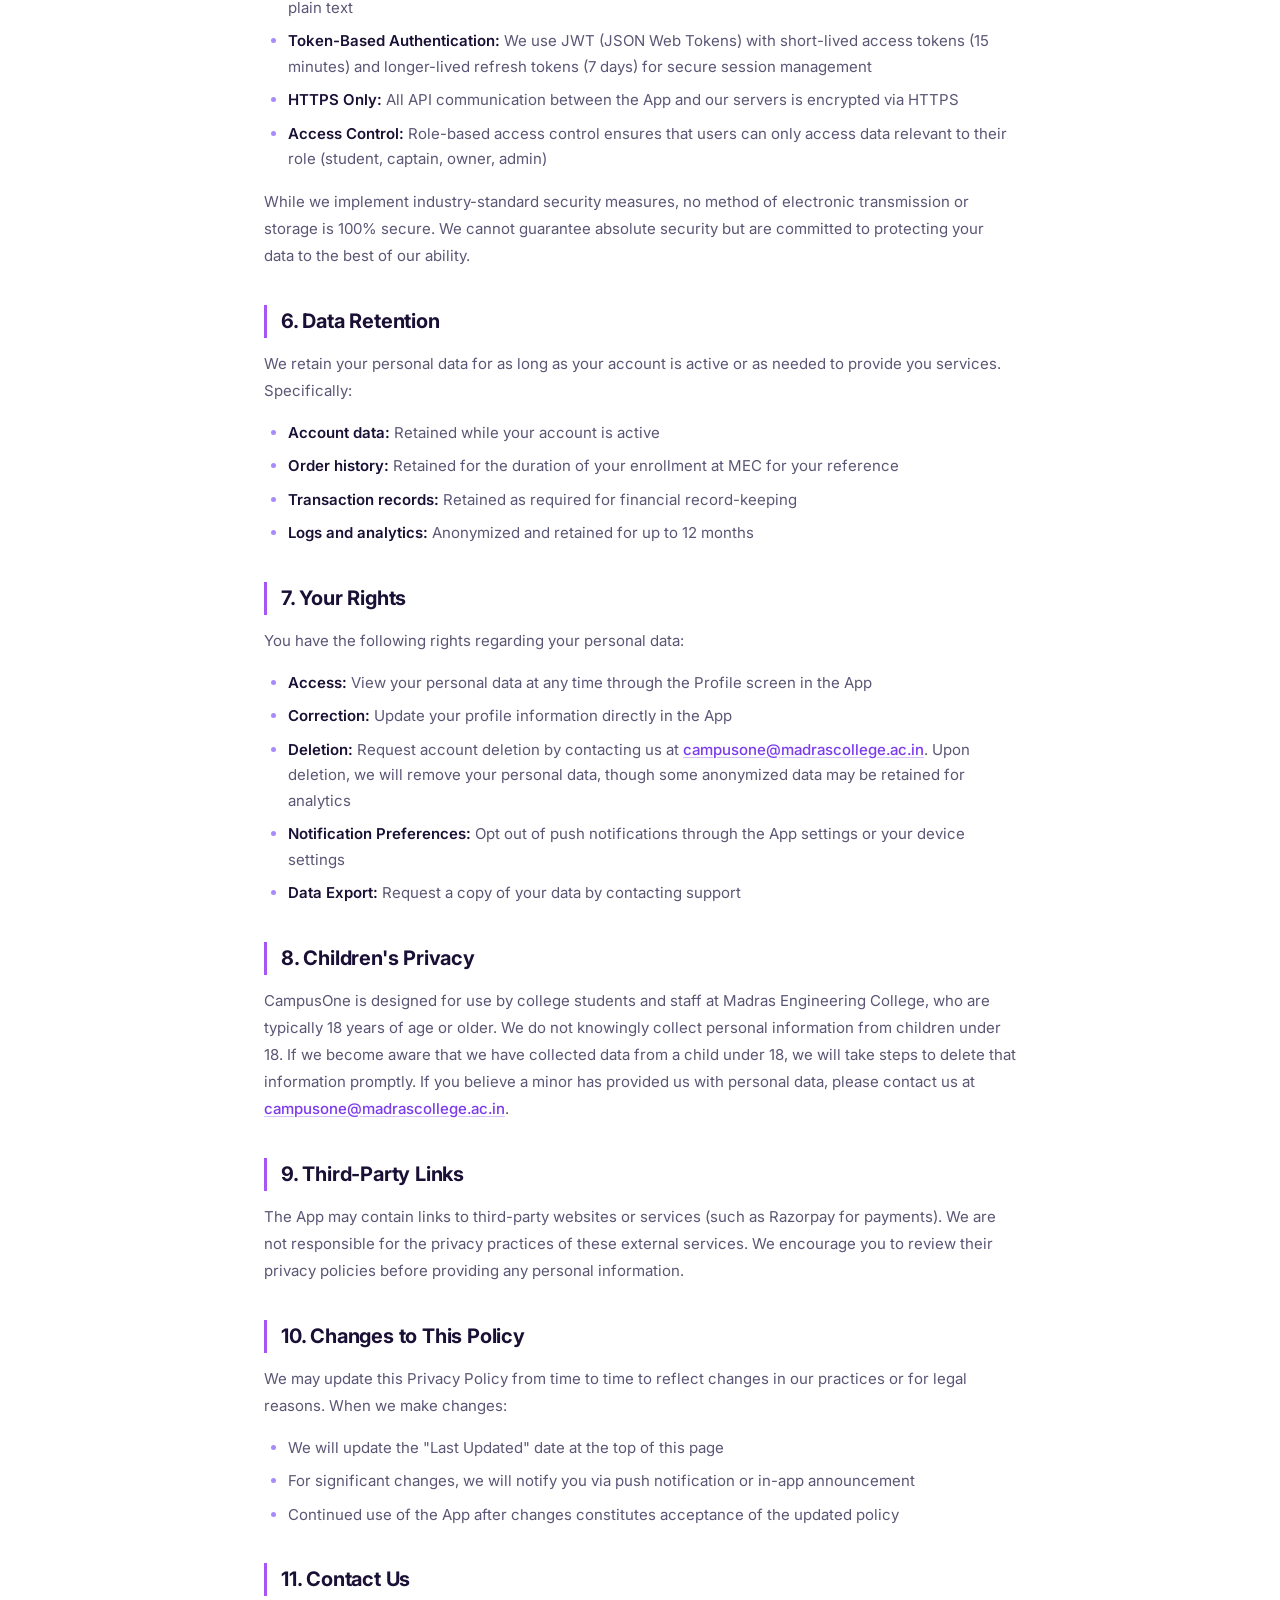
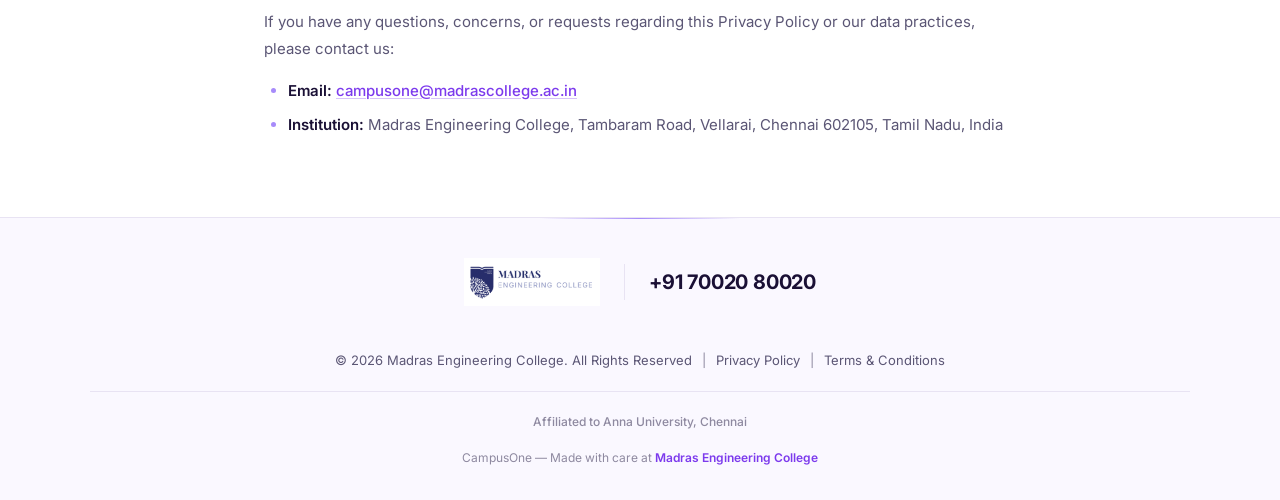
==== commit a27d020d: "feat: add dynamic content loading from API Privacy and Terms pages now fetch latest content from the" ====
--- a/privacy.html
+++ b/privacy.html
@@ -199,5 +199,25 @@
   </footer>
 
   <script src="assets/js/main.js"></script>
+  <script>
+    // Dynamic content: fetch latest from API, fallback to hardcoded content
+    (function() {
+      var container = document.querySelector('.legal-page');
+      if (!container) return;
+      var backLink = container.querySelector('.back-link');
+      fetch('https://campusoneapi.madrascollege.ac.in/api/v1/app/content?type=privacy', {
+        headers: { 'X-App-Key': 'web-support-portal' }
+      })
+        .then(function(r) { return r.json(); })
+        .then(function(data) {
+          if (data.success && data.data && data.data.content) {
+            // Preserve back link, replace rest with API content
+            var backHtml = backLink ? backLink.outerHTML : '';
+            container.innerHTML = backHtml + data.data.content;
+          }
+        })
+        .catch(function() { /* Silently fail — hardcoded content stays */ });
+    })();
+  </script>
 </body>
 </html>
